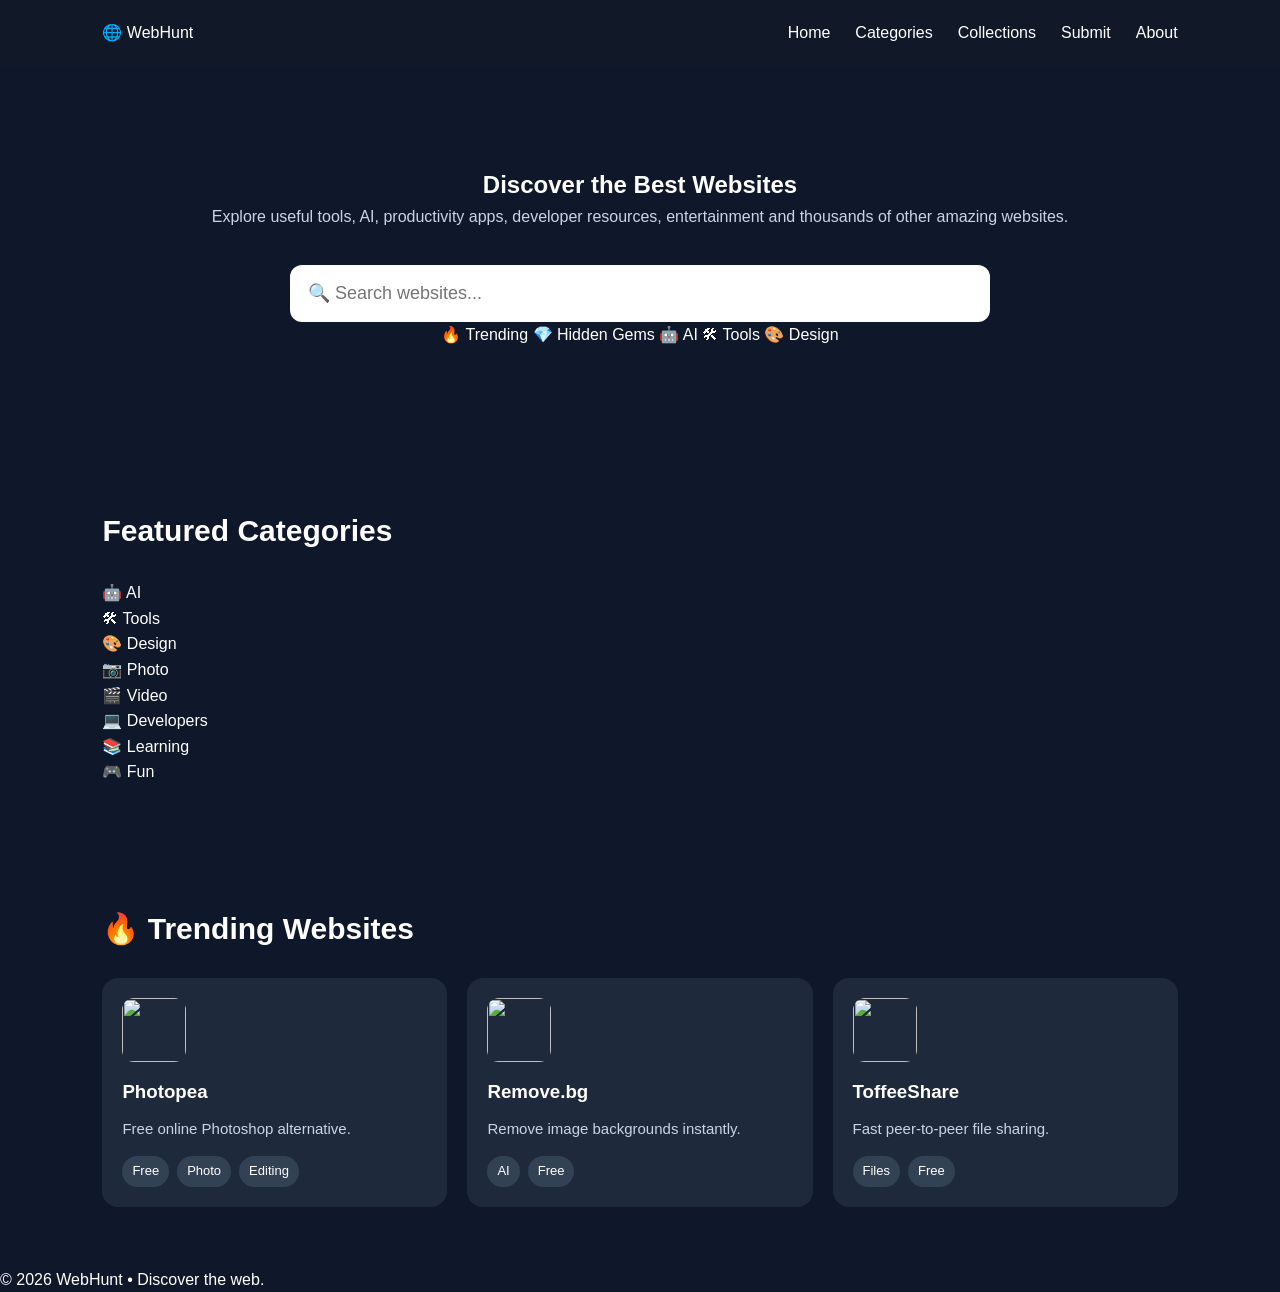
==== index.html @ e1ca49f0 "Revise index.html for better layout and content Refactor HTML structure and improve content layout." ====
<!DOCTYPE html>
<html lang="en">
<head>
    <meta charset="UTF-8">
    <meta name="viewport" content="width=device-width, initial-scale=1.0">
    <title>WebHunt - Discover the Best Websites</title>

    <link rel="stylesheet" href="css/style.css">
</head>
<body>

<header>

    <div class="logo">
        🌐 <span>WebHunt</span>
    </div>

    <nav>
        <a href="#">Home</a>
        <a href="#">Categories</a>
        <a href="#">Collections</a>
        <a href="#">Submit</a>
        <a href="#">About</a>
    </nav>

</header>

<main>

    <section class="hero">

        <h1>Discover the Best Websites</h1>

        <p>
            Explore useful tools, AI, productivity apps,
            developer resources, entertainment and thousands
            of other amazing websites.
        </p>

        <input
            type="search"
            placeholder="🔍 Search websites..."
        >

        <div class="chips">

            <span>🔥 Trending</span>
            <span>💎 Hidden Gems</span>
            <span>🤖 AI</span>
            <span>🛠 Tools</span>
            <span>🎨 Design</span>

        </div>

    </section>

    <section>

        <h2>Featured Categories</h2>

        <div class="categories">

            <div class="category-card">🤖 AI</div>
            <div class="category-card">🛠 Tools</div>
            <div class="category-card">🎨 Design</div>
            <div class="category-card">📷 Photo</div>
            <div class="category-card">🎬 Video</div>
            <div class="category-card">💻 Developers</div>
            <div class="category-card">📚 Learning</div>
            <div class="category-card">🎮 Fun</div>

        </div>

    </section>

    <section>

        <h2>🔥 Trending Websites</h2>

        <div class="card-grid">

            <div class="card">

                <img src="https://placehold.co/80" alt="">

                <h3>Photopea</h3>

                <p>Free online Photoshop alternative.</p>

                <div class="tags">
                    <span class="tag">Free</span>
                    <span class="tag">Photo</span>
                    <span class="tag">Editing</span>
                </div>

            </div>

            <div class="card">

                <img src="https://placehold.co/80" alt="">

                <h3>Remove.bg</h3>

                <p>Remove image backgrounds instantly.</p>

                <div class="tags">
                    <span class="tag">AI</span>
                    <span class="tag">Free</span>
                </div>

            </div>

            <div class="card">

                <img src="https://placehold.co/80" alt="">

                <h3>ToffeeShare</h3>

                <p>Fast peer-to-peer file sharing.</p>

                <div class="tags">
                    <span class="tag">Files</span>
                    <span class="tag">Free</span>
                </div>

            </div>

        </div>

    </section>

</main>

<footer>

    <p>© 2026 WebHunt • Discover the web.</p>

</footer>

</body>
</html>
---- css/style.css ----
*{
    margin:0;
    padding:0;
    box-sizing:border-box;
}

body{
    font-family:Arial,Helvetica,sans-serif;
    background:#0f172a;
    color:white;
    line-height:1.6;
}

a{
    color:inherit;
    text-decoration:none;
}

header{
    display:flex;
    justify-content:space-between;
    align-items:center;
    padding:20px 8%;
    background:#111827;
    position:sticky;
    top:0;
    z-index:100;
}

header h1{
    color:#38bdf8;
    font-size:30px;
}

nav{
    display:flex;
    gap:25px;
}

nav a{
    transition:.2s;
}

nav a:hover{
    color:#38bdf8;
}

.hero{
    text-align:center;
    padding:100px 20px;
}

.hero h2{
    font-size:48px;
    margin-bottom:15px;
}

.hero p{
    color:#cbd5e1;
    margin-bottom:35px;
}

.hero input{
    width:min(700px,90%);
    padding:18px;
    border:none;
    border-radius:12px;
    font-size:18px;
    outline:none;
}

section{
    padding:60px 8%;
}

section h2{
    margin-bottom:25px;
    font-size:30px;
}

.card-grid{
    display:grid;
    grid-template-columns:repeat(auto-fit,minmax(260px,1fr));
    gap:20px;
}

.card{
    background:#1e293b;
    border-radius:16px;
    padding:20px;
    transition:.25s;
    cursor:pointer;
}

.card:hover{
    transform:translateY(-6px);
}

.card img{
    width:64px;
    height:64px;
    border-radius:12px;
    margin-bottom:15px;
}

.card h3{
    margin-bottom:10px;
}

.card p{
    color:#cbd5e1;
    font-size:15px;
    margin-bottom:15px;
}

.tags{
    display:flex;
    flex-wrap:wrap;
    gap:8px;
}

.tag{
    background:#334155;
    padding:5px 10px;
    border-radius:999px;
    font-size:13px;
}
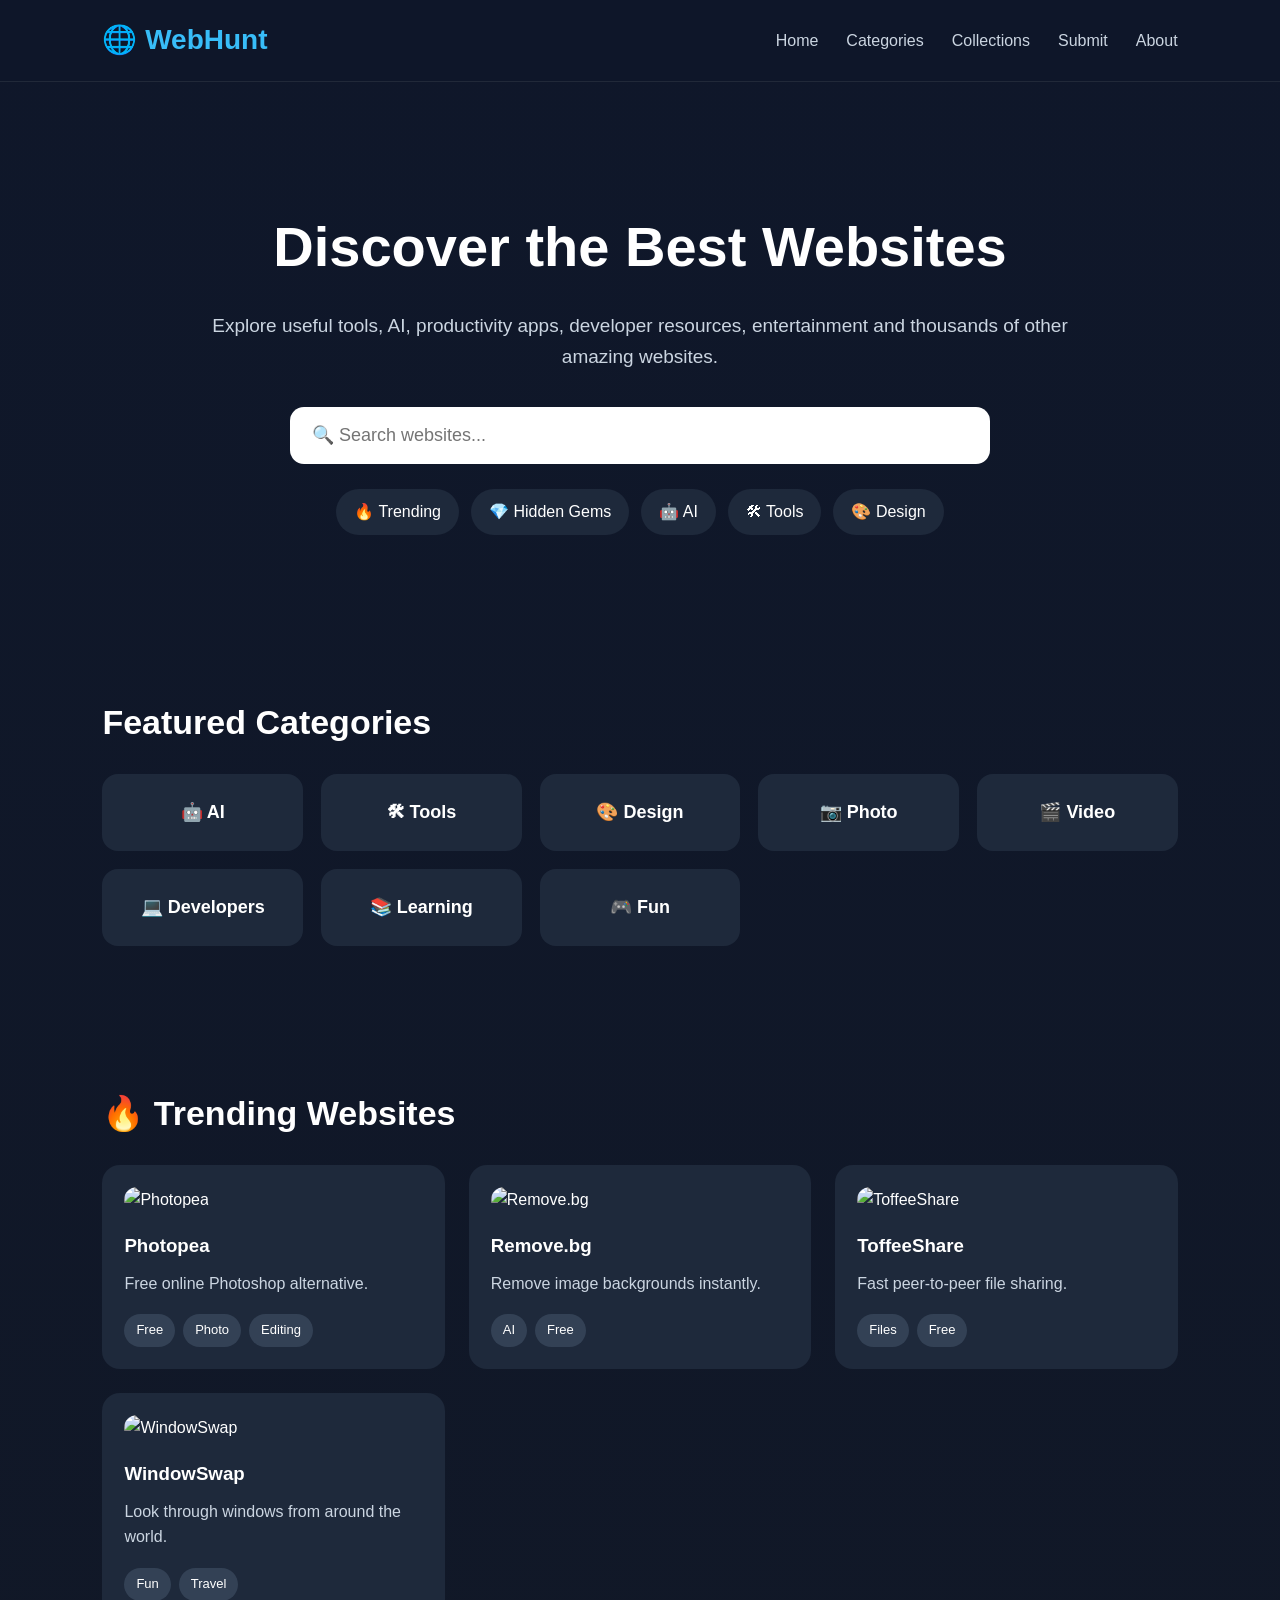
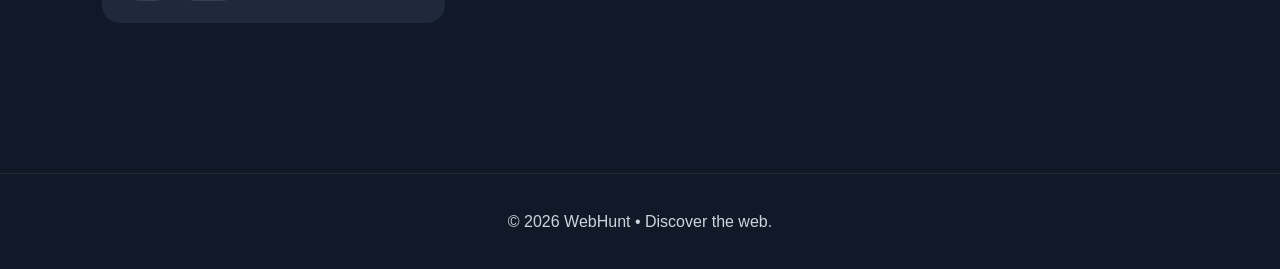
==== commit 332cf2d4: "Update Trending Websites section in index.html Removed several website cards from the Trending Websi" ====
--- a/index.html
+++ b/index.html
@@ -43,13 +43,11 @@
         >
 
         <div class="chips">
-
             <span>🔥 Trending</span>
             <span>💎 Hidden Gems</span>
             <span>🤖 AI</span>
             <span>🛠 Tools</span>
             <span>🎨 Design</span>
-
         </div>
 
     </section>
@@ -59,7 +57,6 @@
         <h2>Featured Categories</h2>
 
         <div class="categories">
-
             <div class="category-card">🤖 AI</div>
             <div class="category-card">🛠 Tools</div>
             <div class="category-card">🎨 Design</div>
@@ -68,7 +65,6 @@
             <div class="category-card">💻 Developers</div>
             <div class="category-card">📚 Learning</div>
             <div class="category-card">🎮 Fun</div>
-
         </div>
 
     </section>
@@ -77,65 +73,18 @@
 
         <h2>🔥 Trending Websites</h2>
 
-        <div class="card-grid">
-
-            <div class="card">
-
-                <img src="https://placehold.co/80" alt="">
-
-                <h3>Photopea</h3>
-
-                <p>Free online Photoshop alternative.</p>
-
-                <div class="tags">
-                    <span class="tag">Free</span>
-                    <span class="tag">Photo</span>
-                    <span class="tag">Editing</span>
-                </div>
-
-            </div>
-
-            <div class="card">
-
-                <img src="https://placehold.co/80" alt="">
-
-                <h3>Remove.bg</h3>
-
-                <p>Remove image backgrounds instantly.</p>
-
-                <div class="tags">
-                    <span class="tag">AI</span>
-                    <span class="tag">Free</span>
-                </div>
-
-            </div>
-
-            <div class="card">
-
-                <img src="https://placehold.co/80" alt="">
-
-                <h3>ToffeeShare</h3>
-
-                <p>Fast peer-to-peer file sharing.</p>
-
-                <div class="tags">
-                    <span class="tag">Files</span>
-                    <span class="tag">Free</span>
-                </div>
-
-            </div>
-
-        </div>
+        <!-- JavaScript will automatically insert website cards here -->
+        <div class="card-grid"></div>
 
     </section>
 
 </main>
 
 <footer>
+    <p>© 2026 WebHunt • Discover the web.</p>
+</footer>
 
-    <p>© 2026 WebHunt • Discover the web.</p>
-
-</footer>
+<script src="js/app.js"></script>
 
 </body>
 </html>
--- a/css/style.css
+++ b/css/style.css
@@ -4,10 +4,23 @@
     box-sizing:border-box;
 }
 
+:root{
+    --bg:#0f172a;
+    --surface:#1e293b;
+    --surface2:#334155;
+    --primary:#38bdf8;
+    --text:#ffffff;
+    --muted:#cbd5e1;
+}
+
+html{
+    scroll-behavior:smooth;
+}
+
 body{
-    font-family:Arial,Helvetica,sans-serif;
-    background:#0f172a;
-    color:white;
+    font-family:Arial, Helvetica, sans-serif;
+    background:linear-gradient(180deg,#0f172a,#111827);
+    color:var(--text);
     line-height:1.6;
 }
 
@@ -17,90 +30,161 @@
 }
 
 header{
+    position:sticky;
+    top:0;
+    z-index:1000;
+
     display:flex;
     justify-content:space-between;
     align-items:center;
-    padding:20px 8%;
-    background:#111827;
-    position:sticky;
-    top:0;
-    z-index:100;
-}
-
-header h1{
-    color:#38bdf8;
-    font-size:30px;
+
+    padding:18px 8%;
+
+    background:rgba(15,23,42,.85);
+    backdrop-filter:blur(14px);
+
+    border-bottom:1px solid rgba(255,255,255,.08);
+}
+
+.logo{
+    font-size:28px;
+    font-weight:bold;
+}
+
+.logo span{
+    color:var(--primary);
 }
 
 nav{
     display:flex;
-    gap:25px;
+    gap:28px;
 }
 
 nav a{
-    transition:.2s;
+    color:var(--muted);
+    transition:.25s;
 }
 
 nav a:hover{
-    color:#38bdf8;
+    color:white;
 }
 
 .hero{
+    max-width:900px;
+    margin:auto;
     text-align:center;
-    padding:100px 20px;
-}
-
-.hero h2{
-    font-size:48px;
-    margin-bottom:15px;
+    padding:120px 20px 90px;
+}
+
+.hero h1{
+    font-size:56px;
+    margin-bottom:20px;
 }
 
 .hero p{
-    color:#cbd5e1;
+    color:var(--muted);
+    font-size:19px;
     margin-bottom:35px;
 }
 
 .hero input{
-    width:min(700px,90%);
-    padding:18px;
+    width:min(700px,95%);
+    padding:18px 22px;
+
     border:none;
-    border-radius:12px;
+    outline:none;
+
+    border-radius:14px;
+
     font-size:18px;
-    outline:none;
+
+    background:white;
+}
+
+.chips{
+    margin-top:25px;
+
+    display:flex;
+    justify-content:center;
+    flex-wrap:wrap;
+    gap:12px;
+}
+
+.chips span{
+    background:var(--surface);
+    padding:10px 18px;
+    border-radius:999px;
+    cursor:pointer;
+    transition:.25s;
+}
+
+.chips span:hover{
+    background:var(--primary);
 }
 
 section{
-    padding:60px 8%;
+    padding:70px 8%;
 }
 
 section h2{
     margin-bottom:25px;
-    font-size:30px;
+    font-size:34px;
+}
+
+.categories{
+    display:grid;
+    grid-template-columns:repeat(auto-fit,minmax(170px,1fr));
+    gap:18px;
+}
+
+.category-card{
+    background:var(--surface);
+    padding:24px;
+
+    text-align:center;
+
+    border-radius:16px;
+
+    cursor:pointer;
+
+    transition:.25s;
+
+    font-size:18px;
+    font-weight:bold;
+}
+
+.category-card:hover{
+    transform:translateY(-5px);
+    background:var(--primary);
 }
 
 .card-grid{
     display:grid;
-    grid-template-columns:repeat(auto-fit,minmax(260px,1fr));
-    gap:20px;
+    grid-template-columns:repeat(auto-fit,minmax(280px,1fr));
+    gap:24px;
 }
 
 .card{
-    background:#1e293b;
+    background:var(--surface);
+
+    padding:22px;
+
+    border-radius:18px;
+
+    transition:.25s;
+
+    cursor:pointer;
+}
+
+.card:hover{
+    transform:translateY(-8px);
+}
+
+.card img{
+    width:72px;
+    height:72px;
     border-radius:16px;
-    padding:20px;
-    transition:.25s;
-    cursor:pointer;
-}
-
-.card:hover{
-    transform:translateY(-6px);
-}
-
-.card img{
-    width:64px;
-    height:64px;
-    border-radius:12px;
-    margin-bottom:15px;
+    margin-bottom:18px;
 }
 
 .card h3{
@@ -108,9 +192,8 @@
 }
 
 .card p{
-    color:#cbd5e1;
-    font-size:15px;
-    margin-bottom:15px;
+    color:var(--muted);
+    margin-bottom:18px;
 }
 
 .tags{
@@ -120,8 +203,41 @@
 }
 
 .tag{
-    background:#334155;
-    padding:5px 10px;
+    background:var(--surface2);
+    padding:6px 12px;
     border-radius:999px;
     font-size:13px;
 }
+
+footer{
+    margin-top:80px;
+    padding:35px;
+
+    text-align:center;
+
+    color:var(--muted);
+
+    border-top:1px solid rgba(255,255,255,.08);
+}
+
+@media(max-width:800px){
+
+    header{
+        flex-direction:column;
+        gap:20px;
+    }
+
+    nav{
+        flex-wrap:wrap;
+        justify-content:center;
+    }
+
+    .hero h1{
+        font-size:40px;
+    }
+
+    .hero p{
+        font-size:17px;
+    }
+
+}
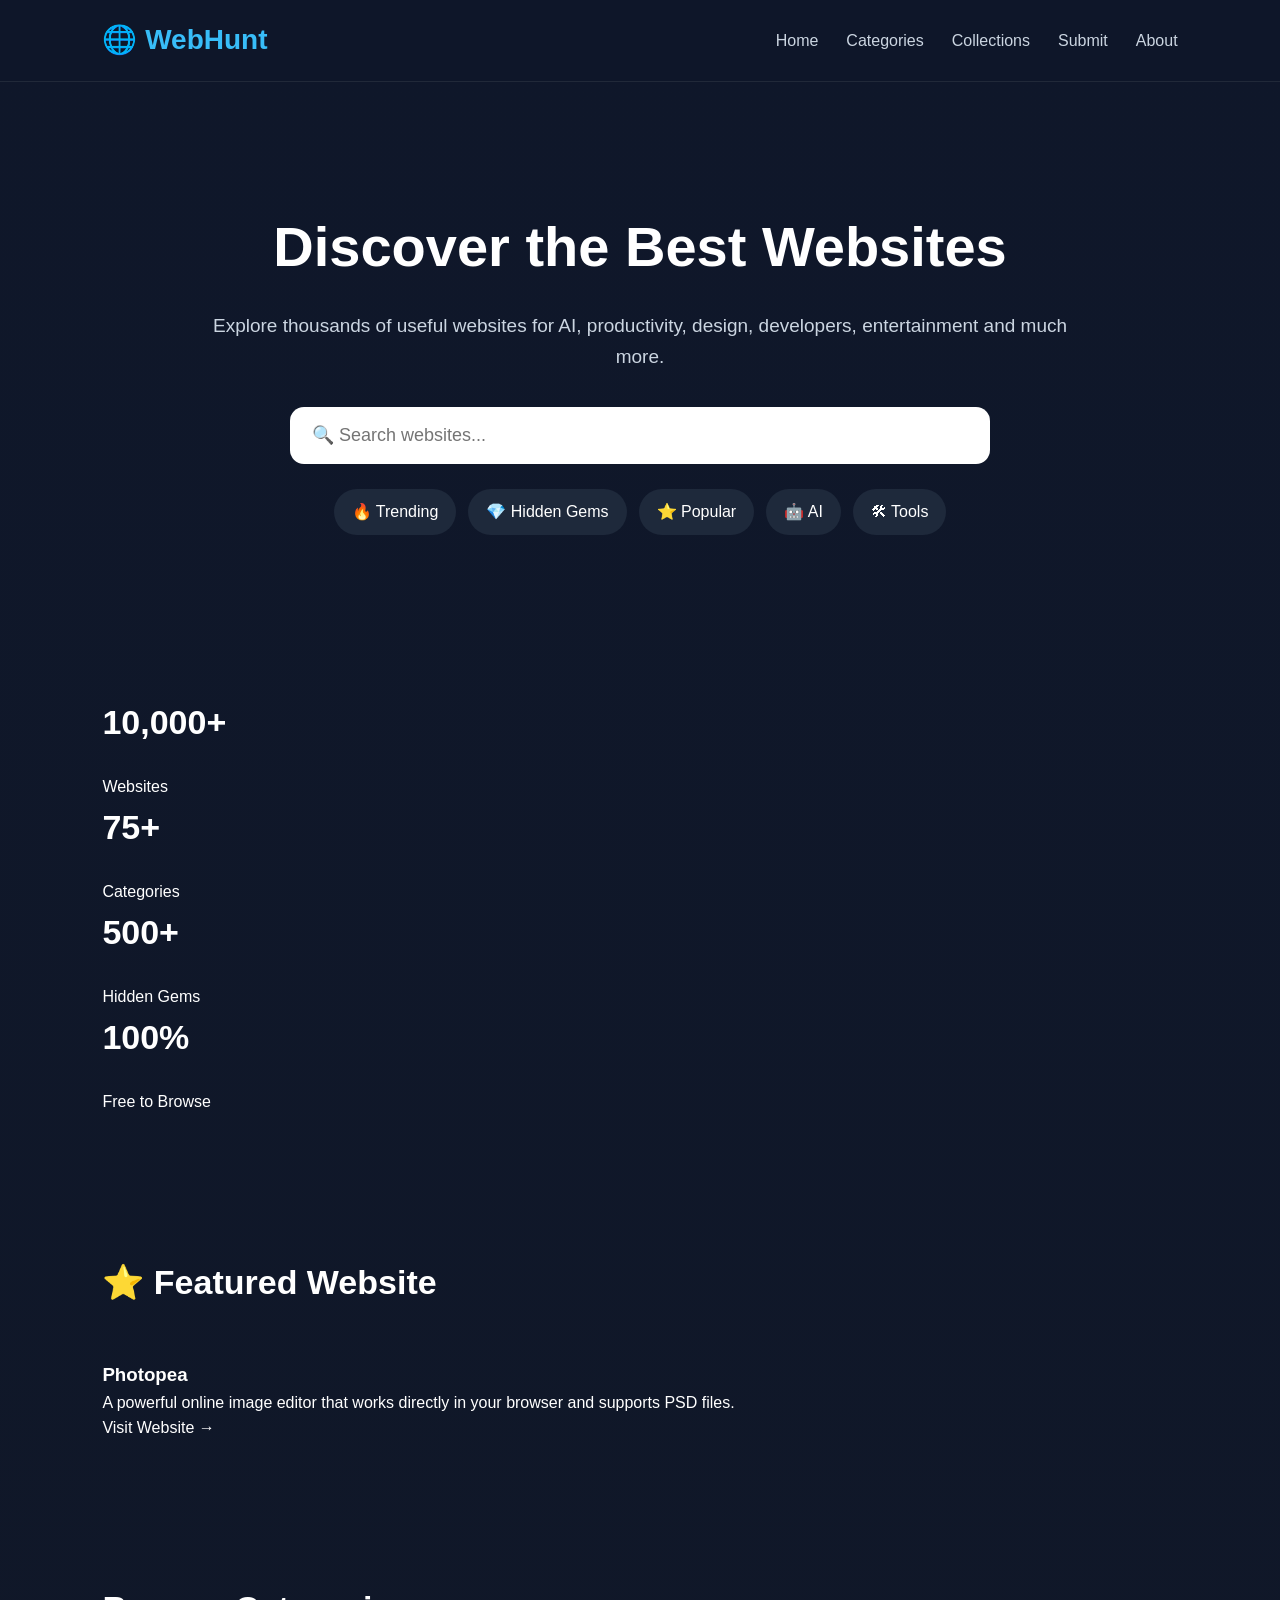
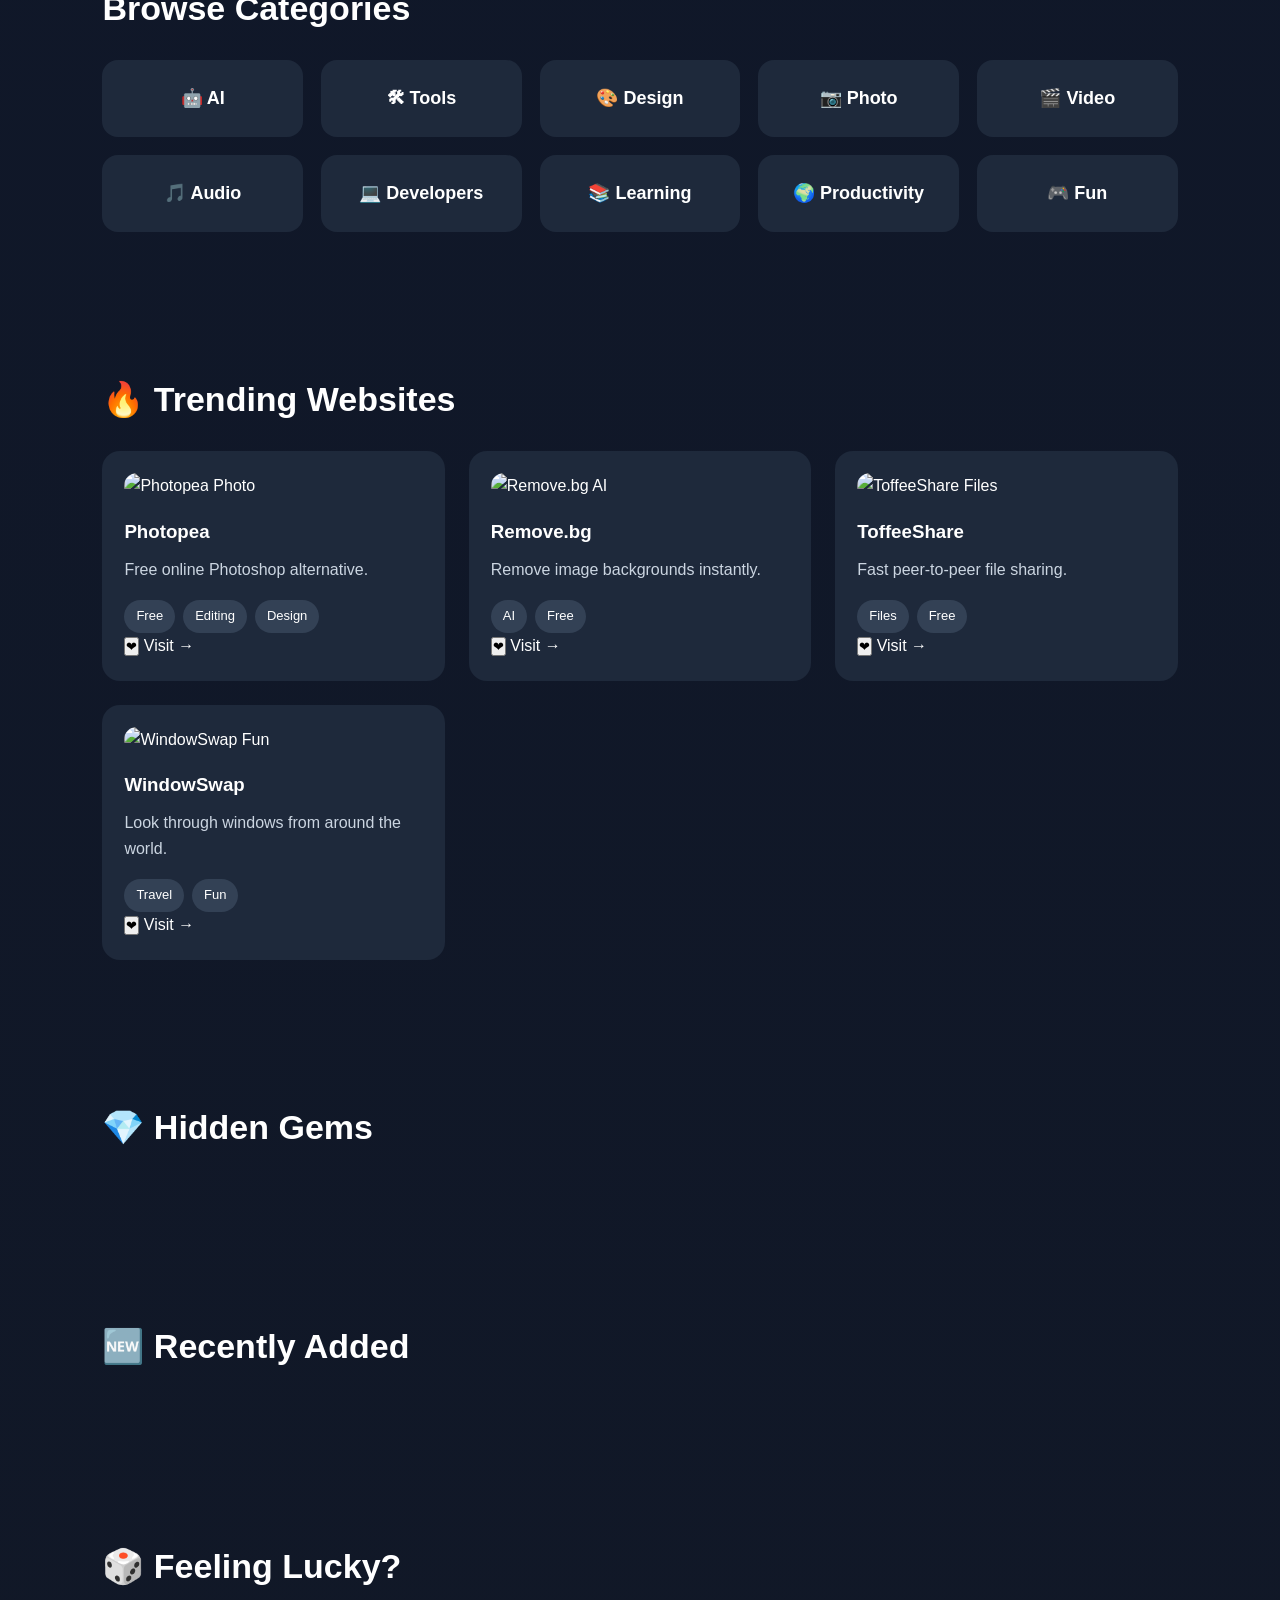
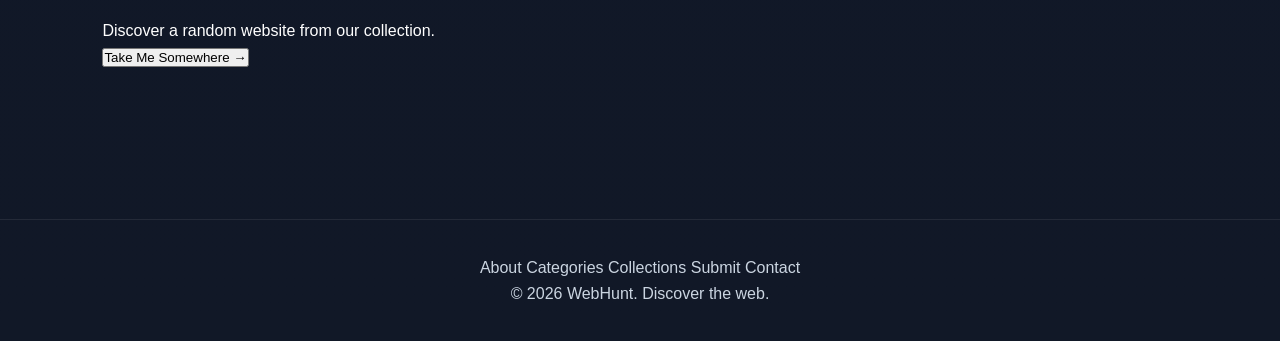
==== commit 5ac69ffc: "Revise index.html for content and layout improvements Updated the content and structure of the index" ====
--- a/index.html
+++ b/index.html
@@ -32,9 +32,9 @@
         <h1>Discover the Best Websites</h1>
 
         <p>
-            Explore useful tools, AI, productivity apps,
-            developer resources, entertainment and thousands
-            of other amazing websites.
+            Explore thousands of useful websites for AI,
+            productivity, design, developers, entertainment
+            and much more.
         </p>
 
         <input
@@ -45,26 +45,79 @@
         <div class="chips">
             <span>🔥 Trending</span>
             <span>💎 Hidden Gems</span>
+            <span>⭐ Popular</span>
             <span>🤖 AI</span>
             <span>🛠 Tools</span>
-            <span>🎨 Design</span>
+        </div>
+
+    </section>
+
+    <section class="stats">
+
+        <div class="stat">
+            <h2>10,000+</h2>
+            <p>Websites</p>
+        </div>
+
+        <div class="stat">
+            <h2>75+</h2>
+            <p>Categories</p>
+        </div>
+
+        <div class="stat">
+            <h2>500+</h2>
+            <p>Hidden Gems</p>
+        </div>
+
+        <div class="stat">
+            <h2>100%</h2>
+            <p>Free to Browse</p>
         </div>
 
     </section>
 
     <section>
 
-        <h2>Featured Categories</h2>
+        <h2>⭐ Featured Website</h2>
+
+        <div class="featured-card">
+
+            <img src="https://placehold.co/90" alt="">
+
+            <div>
+
+                <h3>Photopea</h3>
+
+                <p>
+                    A powerful online image editor that works
+                    directly in your browser and supports PSD files.
+                </p>
+
+                <a href="#">Visit Website →</a>
+
+            </div>
+
+        </div>
+
+    </section>
+
+    <section>
+
+        <h2>Browse Categories</h2>
 
         <div class="categories">
+
             <div class="category-card">🤖 AI</div>
             <div class="category-card">🛠 Tools</div>
             <div class="category-card">🎨 Design</div>
             <div class="category-card">📷 Photo</div>
             <div class="category-card">🎬 Video</div>
+            <div class="category-card">🎵 Audio</div>
             <div class="category-card">💻 Developers</div>
             <div class="category-card">📚 Learning</div>
+            <div class="category-card">🌍 Productivity</div>
             <div class="category-card">🎮 Fun</div>
+
         </div>
 
     </section>
@@ -73,15 +126,56 @@
 
         <h2>🔥 Trending Websites</h2>
 
-        <!-- JavaScript will automatically insert website cards here -->
         <div class="card-grid"></div>
+
+    </section>
+
+    <section>
+
+        <h2>💎 Hidden Gems</h2>
+
+        <div class="card-grid"></div>
+
+    </section>
+
+    <section>
+
+        <h2>🆕 Recently Added</h2>
+
+        <div class="card-grid"></div>
+
+    </section>
+
+    <section class="random">
+
+        <h2>🎲 Feeling Lucky?</h2>
+
+        <p>
+            Discover a random website from our collection.
+        </p>
+
+        <button id="randomBtn">
+            Take Me Somewhere →
+        </button>
 
     </section>
 
 </main>
 
 <footer>
-    <p>© 2026 WebHunt • Discover the web.</p>
+
+    <div class="footer-links">
+
+        <a href="#">About</a>
+        <a href="#">Categories</a>
+        <a href="#">Collections</a>
+        <a href="#">Submit</a>
+        <a href="#">Contact</a>
+
+    </div>
+
+    <p>© 2026 WebHunt. Discover the web.</p>
+
 </footer>
 
 <script src="js/app.js"></script>
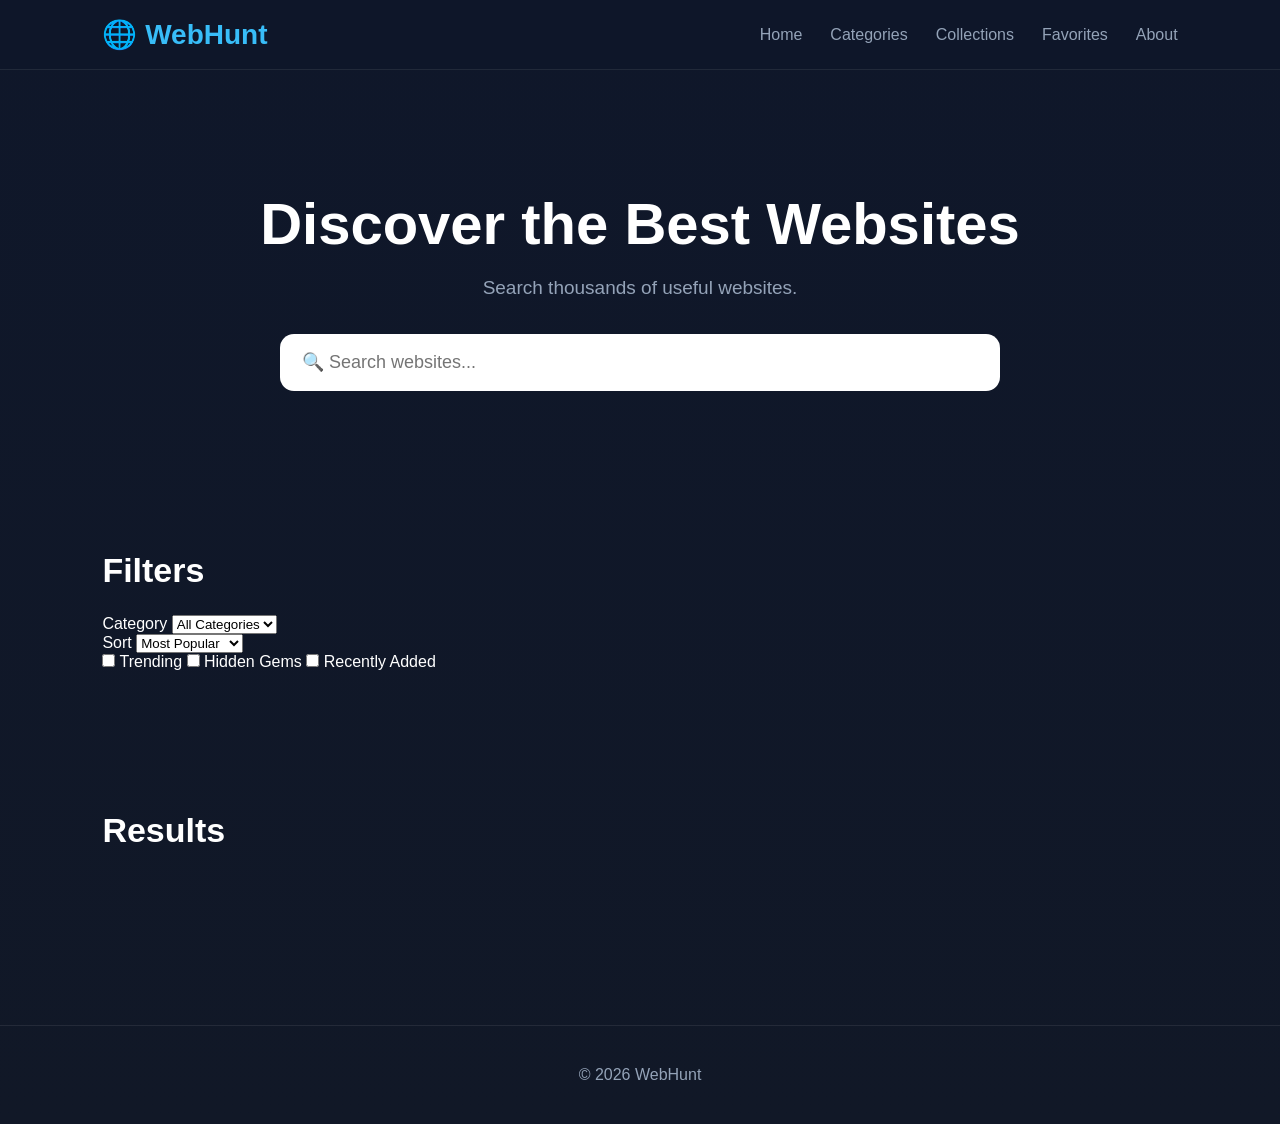
==== commit 17b0dd17: "Refactor index.html for improved layout and navigation Updated the title and navigation items, simpl" ====
--- a/index.html
+++ b/index.html
@@ -3,7 +3,7 @@
 <head>
     <meta charset="UTF-8">
     <meta name="viewport" content="width=device-width, initial-scale=1.0">
-    <title>WebHunt - Discover the Best Websites</title>
+    <title>WebHunt</title>
 
     <link rel="stylesheet" href="css/style.css">
 </head>
@@ -19,7 +19,7 @@
         <a href="#">Home</a>
         <a href="#">Categories</a>
         <a href="#">Collections</a>
-        <a href="#">Submit</a>
+        <a href="#">Favorites</a>
         <a href="#">About</a>
     </nav>
 
@@ -27,154 +27,134 @@
 
 <main>
 
-    <section class="hero">
+<section class="hero">
 
-        <h1>Discover the Best Websites</h1>
+<h1>Discover the Best Websites</h1>
 
-        <p>
-            Explore thousands of useful websites for AI,
-            productivity, design, developers, entertainment
-            and much more.
-        </p>
+<p>
+Search thousands of useful websites.
+</p>
 
-        <input
-            type="search"
-            placeholder="🔍 Search websites..."
-        >
+<input
+id="searchInput"
+type="search"
+placeholder="🔍 Search websites...">
 
-        <div class="chips">
-            <span>🔥 Trending</span>
-            <span>💎 Hidden Gems</span>
-            <span>⭐ Popular</span>
-            <span>🤖 AI</span>
-            <span>🛠 Tools</span>
-        </div>
+</section>
 
-    </section>
+<section class="filters">
 
-    <section class="stats">
+<h2>Filters</h2>
 
-        <div class="stat">
-            <h2>10,000+</h2>
-            <p>Websites</p>
-        </div>
+<div class="filter-grid">
 
-        <div class="stat">
-            <h2>75+</h2>
-            <p>Categories</p>
-        </div>
+<div>
 
-        <div class="stat">
-            <h2>500+</h2>
-            <p>Hidden Gems</p>
-        </div>
+<label>Category</label>
 
-        <div class="stat">
-            <h2>100%</h2>
-            <p>Free to Browse</p>
-        </div>
+<select id="categoryFilter">
 
-    </section>
+<option value="all">
+All Categories
+</option>
 
-    <section>
+<option>AI</option>
 
-        <h2>⭐ Featured Website</h2>
+<option>Photo</option>
 
-        <div class="featured-card">
+<option>Files</option>
 
-            <img src="https://placehold.co/90" alt="">
+<option>Fun</option>
 
-            <div>
+</select>
 
-                <h3>Photopea</h3>
+</div>
 
-                <p>
-                    A powerful online image editor that works
-                    directly in your browser and supports PSD files.
-                </p>
+<div>
 
-                <a href="#">Visit Website →</a>
+<label>Sort</label>
 
-            </div>
+<select id="sortFilter">
 
-        </div>
+<option value="popular">
+Most Popular
+</option>
 
-    </section>
+<option value="rating">
+Highest Rated
+</option>
 
-    <section>
+<option value="az">
+A-Z
+</option>
 
-        <h2>Browse Categories</h2>
+<option value="random">
+Random
+</option>
 
-        <div class="categories">
+</select>
 
-            <div class="category-card">🤖 AI</div>
-            <div class="category-card">🛠 Tools</div>
-            <div class="category-card">🎨 Design</div>
-            <div class="category-card">📷 Photo</div>
-            <div class="category-card">🎬 Video</div>
-            <div class="category-card">🎵 Audio</div>
-            <div class="category-card">💻 Developers</div>
-            <div class="category-card">📚 Learning</div>
-            <div class="category-card">🌍 Productivity</div>
-            <div class="category-card">🎮 Fun</div>
+</div>
 
-        </div>
+</div>
 
-    </section>
+<div class="checkboxes">
 
-    <section>
+<label>
 
-        <h2>🔥 Trending Websites</h2>
+<input
+type="checkbox"
+id="trendingFilter">
 
-        <div class="card-grid"></div>
+Trending
 
-    </section>
+</label>
 
-    <section>
+<label>
 
-        <h2>💎 Hidden Gems</h2>
+<input
+type="checkbox"
+id="hiddenFilter">
 
-        <div class="card-grid"></div>
+Hidden Gems
 
-    </section>
+</label>
 
-    <section>
+<label>
 
-        <h2>🆕 Recently Added</h2>
+<input
+type="checkbox"
+id="recentFilter">
 
-        <div class="card-grid"></div>
+Recently Added
 
-    </section>
+</label>
 
-    <section class="random">
+</div>
 
-        <h2>🎲 Feeling Lucky?</h2>
+</section>
 
-        <p>
-            Discover a random website from our collection.
-        </p>
+<section>
 
-        <button id="randomBtn">
-            Take Me Somewhere →
-        </button>
+<h2 id="resultTitle">
+Results
+</h2>
 
-    </section>
+<div class="card-grid">
+
+</div>
+
+</section>
 
 </main>
 
 <footer>
 
-    <div class="footer-links">
+<p>
 
-        <a href="#">About</a>
-        <a href="#">Categories</a>
-        <a href="#">Collections</a>
-        <a href="#">Submit</a>
-        <a href="#">Contact</a>
+© 2026 WebHunt
 
-    </div>
-
-    <p>© 2026 WebHunt. Discover the web.</p>
+</p>
 
 </footer>
 
--- a/css/style.css
+++ b/css/style.css
@@ -6,11 +6,13 @@
 
 :root{
     --bg:#0f172a;
-    --surface:#1e293b;
-    --surface2:#334155;
+    --bg2:#111827;
+    --card:#1e293b;
+    --card2:#334155;
     --primary:#38bdf8;
     --text:#ffffff;
-    --muted:#cbd5e1;
+    --muted:#94a3b8;
+    --border:rgba(255,255,255,.08);
 }
 
 html{
@@ -18,15 +20,14 @@
 }
 
 body{
-    font-family:Arial, Helvetica, sans-serif;
-    background:linear-gradient(180deg,#0f172a,#111827);
+    font-family:Arial,Helvetica,sans-serif;
+    background:linear-gradient(180deg,var(--bg),var(--bg2));
     color:var(--text);
-    line-height:1.6;
 }
 
 a{
+    text-decoration:none;
     color:inherit;
-    text-decoration:none;
 }
 
 header{
@@ -43,7 +44,7 @@
     background:rgba(15,23,42,.85);
     backdrop-filter:blur(14px);
 
-    border-bottom:1px solid rgba(255,255,255,.08);
+    border-bottom:1px solid var(--border);
 }
 
 .logo{
@@ -77,7 +78,7 @@
 }
 
 .hero h1{
-    font-size:56px;
+    font-size:58px;
     margin-bottom:20px;
 }
 
@@ -88,7 +89,7 @@
 }
 
 .hero input{
-    width:min(700px,95%);
+    width:min(720px,95%);
     padding:18px 22px;
 
     border:none;
@@ -97,21 +98,19 @@
     border-radius:14px;
 
     font-size:18px;
-
-    background:white;
 }
 
 .chips{
-    margin-top:25px;
+    margin-top:28px;
 
     display:flex;
     justify-content:center;
+    gap:12px;
     flex-wrap:wrap;
-    gap:12px;
 }
 
 .chips span{
-    background:var(--surface);
+    background:var(--card);
     padding:10px 18px;
     border-radius:999px;
     cursor:pointer;
@@ -120,6 +119,7 @@
 
 .chips span:hover{
     background:var(--primary);
+    color:#000;
 }
 
 section{
@@ -131,31 +131,90 @@
     font-size:34px;
 }
 
+.stats{
+    display:grid;
+    grid-template-columns:repeat(auto-fit,minmax(180px,1fr));
+    gap:20px;
+}
+
+.stat{
+    background:var(--card);
+    padding:30px;
+    text-align:center;
+    border-radius:18px;
+    border:1px solid var(--border);
+}
+
+.stat h2{
+    color:var(--primary);
+    margin-bottom:10px;
+    font-size:36px;
+}
+
+.stat p{
+    color:var(--muted);
+}
+
+.featured-card{
+    display:flex;
+    align-items:center;
+    gap:25px;
+
+    background:var(--card);
+
+    padding:30px;
+
+    border-radius:20px;
+
+    border:1px solid var(--border);
+}
+
+.featured-card img{
+    width:90px;
+    height:90px;
+    border-radius:18px;
+}
+
+.featured-card p{
+    color:var(--muted);
+    margin:12px 0 20px;
+}
+
+.featured-card a{
+    display:inline-block;
+    background:var(--primary);
+    color:#000;
+    padding:12px 22px;
+    border-radius:10px;
+    font-weight:bold;
+}
+
 .categories{
     display:grid;
-    grid-template-columns:repeat(auto-fit,minmax(170px,1fr));
+    grid-template-columns:repeat(auto-fit,minmax(180px,1fr));
     gap:18px;
 }
 
 .category-card{
-    background:var(--surface);
+    background:var(--card);
+
     padding:24px;
 
     text-align:center;
 
     border-radius:16px;
 
-    cursor:pointer;
+    font-weight:bold;
+
+    border:1px solid var(--border);
 
     transition:.25s;
-
-    font-size:18px;
-    font-weight:bold;
 }
 
 .category-card:hover{
     transform:translateY(-5px);
     background:var(--primary);
+    color:#000;
 }
 
 .card-grid{
@@ -165,15 +224,15 @@
 }
 
 .card{
-    background:var(--surface);
+    background:var(--card);
+
+    border-radius:18px;
 
     padding:22px;
 
-    border-radius:18px;
+    border:1px solid var(--border);
 
     transition:.25s;
-
-    cursor:pointer;
 }
 
 .card:hover{
@@ -181,10 +240,24 @@
 }
 
 .card img{
-    width:72px;
-    height:72px;
+    width:70px;
+    height:70px;
     border-radius:16px;
-    margin-bottom:18px;
+    margin-bottom:16px;
+}
+
+.category{
+    display:inline-block;
+
+    background:#2563eb;
+
+    padding:6px 12px;
+
+    border-radius:999px;
+
+    font-size:12px;
+
+    margin-bottom:12px;
 }
 
 .card h3{
@@ -198,26 +271,112 @@
 
 .tags{
     display:flex;
+    gap:8px;
     flex-wrap:wrap;
-    gap:8px;
 }
 
 .tag{
-    background:var(--surface2);
+    background:var(--card2);
     padding:6px 12px;
     border-radius:999px;
-    font-size:13px;
+    font-size:12px;
+}
+
+.card-buttons{
+    display:flex;
+    justify-content:space-between;
+    align-items:center;
+    margin-top:22px;
+}
+
+.favorite{
+    width:42px;
+    height:42px;
+
+    border:none;
+
+    border-radius:50%;
+
+    background:#ef4444;
+
+    color:white;
+
+    cursor:pointer;
+
+    font-size:18px;
+}
+
+.visit-btn{
+    background:var(--primary);
+    color:#000;
+
+    padding:11px 18px;
+
+    border-radius:10px;
+
+    font-weight:bold;
+}
+
+.random{
+    text-align:center;
+}
+
+.random p{
+    color:var(--muted);
+    margin-bottom:25px;
+}
+
+#randomBtn{
+    background:var(--primary);
+    color:#000;
+
+    border:none;
+
+    padding:15px 30px;
+
+    border-radius:12px;
+
+    font-size:17px;
+
+    font-weight:bold;
+
+    cursor:pointer;
+
+    transition:.25s;
+}
+
+#randomBtn:hover{
+    transform:scale(1.05);
 }
 
 footer{
     margin-top:80px;
-    padding:35px;
+
+    padding:40px 8%;
+
+    border-top:1px solid var(--border);
 
     text-align:center;
-
-    color:var(--muted);
-
-    border-top:1px solid rgba(255,255,255,.08);
+}
+
+.footer-links{
+    display:flex;
+    justify-content:center;
+    gap:25px;
+    flex-wrap:wrap;
+    margin-bottom:18px;
+}
+
+.footer-links a{
+    color:var(--muted);
+}
+
+.footer-links a:hover{
+    color:white;
+}
+
+footer p{
+    color:var(--muted);
 }
 
 @media(max-width:800px){
@@ -233,11 +392,16 @@
     }
 
     .hero h1{
-        font-size:40px;
+        font-size:42px;
     }
 
     .hero p{
         font-size:17px;
     }
 
-}
+    .featured-card{
+        flex-direction:column;
+        text-align:center;
+    }
+
+}
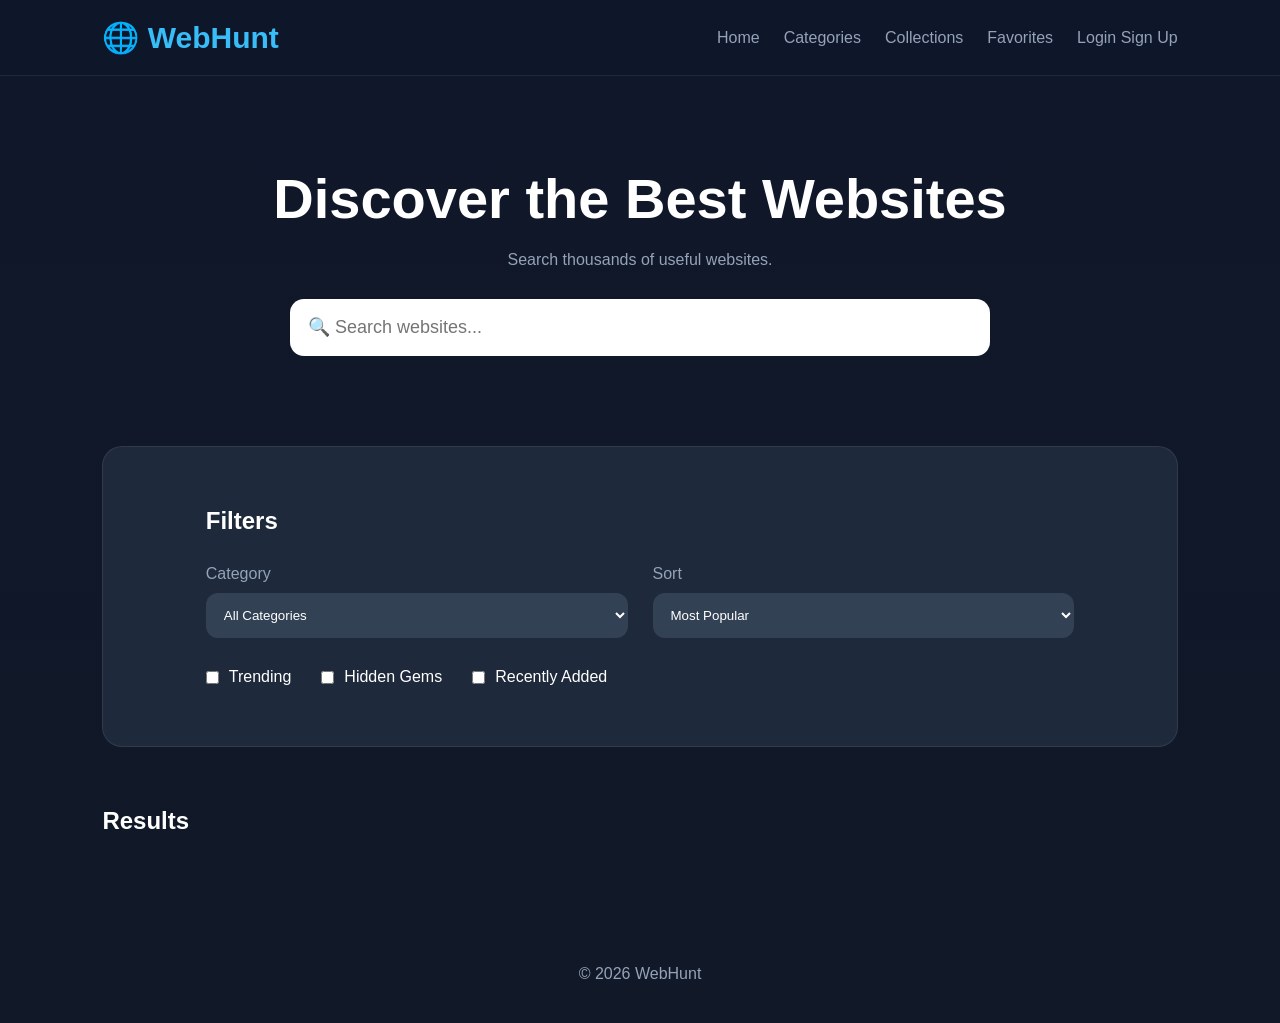
==== commit 10be54a8: "Update navigation links and add auth links" ====
--- a/index.html
+++ b/index.html
@@ -15,12 +15,24 @@
         🌐 <span>WebHunt</span>
     </div>
 
-    <nav>
-        <a href="#">Home</a>
-        <a href="#">Categories</a>
-        <a href="#">Collections</a>
-        <a href="#">Favorites</a>
-        <a href="#">About</a>
+    <nav id="navbar">
+
+    <a href="index.html">Home</a>
+
+    <a href="#">Categories</a>
+
+    <a href="#">Collections</a>
+
+    <a href="favorites.html">Favorites</a>
+
+    <span id="authLinks">
+
+        <a href="login.html">Login</a>
+
+        <a href="signup.html">Sign Up</a>
+
+    </span>
+
     </nav>
 
 </header>
--- a/css/style.css
+++ b/css/style.css
@@ -15,10 +15,6 @@
     --border:rgba(255,255,255,.08);
 }
 
-html{
-    scroll-behavior:smooth;
-}
-
 body{
     font-family:Arial,Helvetica,sans-serif;
     background:linear-gradient(180deg,var(--bg),var(--bg2));
@@ -26,8 +22,8 @@
 }
 
 a{
+    color:inherit;
     text-decoration:none;
-    color:inherit;
 }
 
 header{
@@ -39,16 +35,17 @@
     justify-content:space-between;
     align-items:center;
 
-    padding:18px 8%;
-
-    background:rgba(15,23,42,.85);
-    backdrop-filter:blur(14px);
+    padding:20px 8%;
+
+    background:rgba(15,23,42,.9);
+
+    backdrop-filter:blur(12px);
 
     border-bottom:1px solid var(--border);
 }
 
 .logo{
-    font-size:28px;
+    font-size:30px;
     font-weight:bold;
 }
 
@@ -58,12 +55,12 @@
 
 nav{
     display:flex;
-    gap:28px;
+    gap:24px;
 }
 
 nav a{
     color:var(--muted);
-    transition:.25s;
+    transition:.2s;
 }
 
 nav a:hover{
@@ -71,337 +68,288 @@
 }
 
 .hero{
-    max-width:900px;
+    max-width:850px;
     margin:auto;
     text-align:center;
-    padding:120px 20px 90px;
+    padding:90px 20px;
 }
 
 .hero h1{
-    font-size:58px;
+    font-size:56px;
     margin-bottom:20px;
 }
 
 .hero p{
     color:var(--muted);
-    font-size:19px;
-    margin-bottom:35px;
+    margin-bottom:30px;
 }
 
 .hero input{
-    width:min(720px,95%);
-    padding:18px 22px;
-
+    width:min(700px,95%);
+    padding:18px;
     border:none;
-    outline:none;
-
     border-radius:14px;
-
     font-size:18px;
 }
 
-.chips{
-    margin-top:28px;
-
-    display:flex;
-    justify-content:center;
-    gap:12px;
+section{
+    padding:60px 8%;
+}
+
+.filters{
+
+    background:var(--card);
+
+    border:1px solid var(--border);
+
+    border-radius:20px;
+
+    margin:0 8%;
+
+}
+
+.filter-grid{
+
+    display:grid;
+
+    grid-template-columns:repeat(auto-fit,minmax(220px,1fr));
+
+    gap:25px;
+
+    margin-top:30px;
+
+}
+
+.filter-grid label{
+
+    display:block;
+
+    margin-bottom:10px;
+
+    color:var(--muted);
+
+}
+
+.filter-grid select{
+
+    width:100%;
+
+    padding:14px;
+
+    border:none;
+
+    border-radius:12px;
+
+    background:var(--card2);
+
+    color:white;
+
+}
+
+.checkboxes{
+
+    display:flex;
+
+    gap:30px;
+
     flex-wrap:wrap;
-}
-
-.chips span{
+
+    margin-top:30px;
+
+}
+
+.checkboxes label{
+
+    display:flex;
+
+    gap:10px;
+
+    align-items:center;
+
+    cursor:pointer;
+
+}
+
+.card-grid{
+
+    display:grid;
+
+    grid-template-columns:repeat(auto-fit,minmax(290px,1fr));
+
+    gap:24px;
+
+    margin-top:30px;
+
+}
+
+.card{
+
     background:var(--card);
-    padding:10px 18px;
+
+    border:1px solid var(--border);
+
+    border-radius:18px;
+
+    padding:22px;
+
+    transition:.25s;
+
+}
+
+.card:hover{
+
+    transform:translateY(-8px);
+
+}
+
+.card img{
+
+    width:70px;
+
+    height:70px;
+
+    border-radius:16px;
+
+    margin-bottom:15px;
+
+}
+
+.category{
+
+    display:inline-block;
+
+    padding:6px 12px;
+
+    background:#2563eb;
+
     border-radius:999px;
+
+    font-size:12px;
+
+    margin-bottom:12px;
+
+}
+
+.card h3{
+
+    margin-bottom:10px;
+
+}
+
+.card p{
+
+    color:var(--muted);
+
+    margin-bottom:15px;
+
+}
+
+.tags{
+
+    display:flex;
+
+    gap:8px;
+
+    flex-wrap:wrap;
+
+}
+
+.tag{
+
+    background:var(--card2);
+
+    padding:6px 12px;
+
+    border-radius:999px;
+
+    font-size:12px;
+
+}
+
+.card-buttons{
+
+    display:flex;
+
+    justify-content:space-between;
+
+    align-items:center;
+
+    margin-top:20px;
+
+}
+
+.favorite{
+
+    width:42px;
+
+    height:42px;
+
+    border:none;
+
+    border-radius:50%;
+
+    background:#ef4444;
+
+    color:white;
+
     cursor:pointer;
-    transition:.25s;
-}
-
-.chips span:hover{
+
+}
+
+.visit-btn{
+
     background:var(--primary);
+
     color:#000;
-}
-
-section{
-    padding:70px 8%;
-}
-
-section h2{
-    margin-bottom:25px;
-    font-size:34px;
-}
-
-.stats{
-    display:grid;
-    grid-template-columns:repeat(auto-fit,minmax(180px,1fr));
-    gap:20px;
-}
-
-.stat{
-    background:var(--card);
-    padding:30px;
+
+    padding:11px 18px;
+
+    border-radius:10px;
+
+    font-weight:bold;
+
+}
+
+footer{
+
     text-align:center;
-    border-radius:18px;
-    border:1px solid var(--border);
-}
-
-.stat h2{
-    color:var(--primary);
-    margin-bottom:10px;
-    font-size:36px;
-}
-
-.stat p{
-    color:var(--muted);
-}
-
-.featured-card{
-    display:flex;
-    align-items:center;
-    gap:25px;
-
-    background:var(--card);
-
-    padding:30px;
-
-    border-radius:20px;
-
-    border:1px solid var(--border);
-}
-
-.featured-card img{
-    width:90px;
-    height:90px;
-    border-radius:18px;
-}
-
-.featured-card p{
-    color:var(--muted);
-    margin:12px 0 20px;
-}
-
-.featured-card a{
-    display:inline-block;
-    background:var(--primary);
-    color:#000;
-    padding:12px 22px;
-    border-radius:10px;
-    font-weight:bold;
-}
-
-.categories{
-    display:grid;
-    grid-template-columns:repeat(auto-fit,minmax(180px,1fr));
-    gap:18px;
-}
-
-.category-card{
-    background:var(--card);
-
-    padding:24px;
-
-    text-align:center;
-
-    border-radius:16px;
-
-    font-weight:bold;
-
-    border:1px solid var(--border);
-
-    transition:.25s;
-}
-
-.category-card:hover{
-    transform:translateY(-5px);
-    background:var(--primary);
-    color:#000;
-}
-
-.card-grid{
-    display:grid;
-    grid-template-columns:repeat(auto-fit,minmax(280px,1fr));
-    gap:24px;
-}
-
-.card{
-    background:var(--card);
-
-    border-radius:18px;
-
-    padding:22px;
-
-    border:1px solid var(--border);
-
-    transition:.25s;
-}
-
-.card:hover{
-    transform:translateY(-8px);
-}
-
-.card img{
-    width:70px;
-    height:70px;
-    border-radius:16px;
-    margin-bottom:16px;
-}
-
-.category{
-    display:inline-block;
-
-    background:#2563eb;
-
-    padding:6px 12px;
-
-    border-radius:999px;
-
-    font-size:12px;
-
-    margin-bottom:12px;
-}
-
-.card h3{
-    margin-bottom:10px;
-}
-
-.card p{
-    color:var(--muted);
-    margin-bottom:18px;
-}
-
-.tags{
-    display:flex;
-    gap:8px;
-    flex-wrap:wrap;
-}
-
-.tag{
-    background:var(--card2);
-    padding:6px 12px;
-    border-radius:999px;
-    font-size:12px;
-}
-
-.card-buttons{
-    display:flex;
-    justify-content:space-between;
-    align-items:center;
-    margin-top:22px;
-}
-
-.favorite{
-    width:42px;
-    height:42px;
-
-    border:none;
-
-    border-radius:50%;
-
-    background:#ef4444;
-
-    color:white;
-
-    cursor:pointer;
-
-    font-size:18px;
-}
-
-.visit-btn{
-    background:var(--primary);
-    color:#000;
-
-    padding:11px 18px;
-
-    border-radius:10px;
-
-    font-weight:bold;
-}
-
-.random{
-    text-align:center;
-}
-
-.random p{
-    color:var(--muted);
-    margin-bottom:25px;
-}
-
-#randomBtn{
-    background:var(--primary);
-    color:#000;
-
-    border:none;
-
-    padding:15px 30px;
-
-    border-radius:12px;
-
-    font-size:17px;
-
-    font-weight:bold;
-
-    cursor:pointer;
-
-    transition:.25s;
-}
-
-#randomBtn:hover{
-    transform:scale(1.05);
-}
-
-footer{
-    margin-top:80px;
-
-    padding:40px 8%;
-
-    border-top:1px solid var(--border);
-
-    text-align:center;
-}
-
-.footer-links{
-    display:flex;
-    justify-content:center;
-    gap:25px;
-    flex-wrap:wrap;
-    margin-bottom:18px;
-}
-
-.footer-links a{
-    color:var(--muted);
-}
-
-.footer-links a:hover{
-    color:white;
-}
-
-footer p{
-    color:var(--muted);
+
+    padding:40px;
+
+    color:var(--muted);
+
 }
 
 @media(max-width:800px){
 
-    header{
-        flex-direction:column;
-        gap:20px;
-    }
-
-    nav{
-        flex-wrap:wrap;
-        justify-content:center;
-    }
-
-    .hero h1{
-        font-size:42px;
-    }
-
-    .hero p{
-        font-size:17px;
-    }
-
-    .featured-card{
-        flex-direction:column;
-        text-align:center;
-    }
-
-}
+header{
+
+flex-direction:column;
+
+gap:20px;
+
+}
+
+nav{
+
+flex-wrap:wrap;
+
+justify-content:center;
+
+}
+
+.hero h1{
+
+font-size:42px;
+
+}
+
+.checkboxes{
+
+flex-direction:column;
+
+gap:15px;
+
+}
+
+}
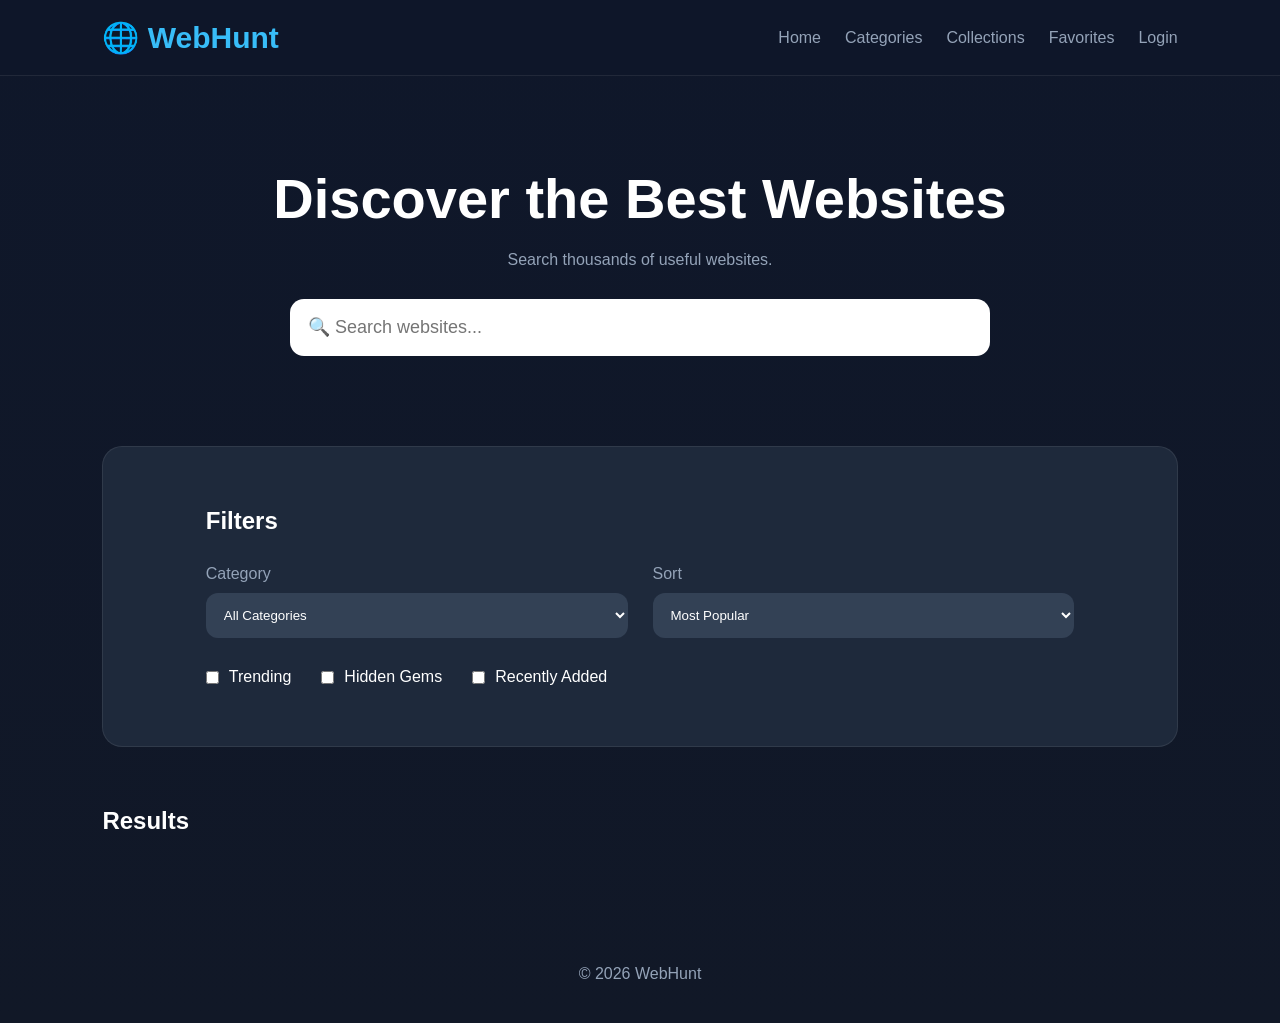
==== commit 6d9478dc: "Update navbar links for authentication Replaced 'Login' and 'Sign Up' links with 'Account' link in t" ====
--- a/index.html
+++ b/index.html
@@ -16,6 +16,7 @@
     </div>
 
     <nav id="navbar">
+<nav id="navbar">
 
     <a href="index.html">Home</a>
 
@@ -26,14 +27,10 @@
     <a href="favorites.html">Favorites</a>
 
     <span id="authLinks">
-
-        <a href="login.html">Login</a>
-
-        <a href="signup.html">Sign Up</a>
-
+        <a href="account.html">Login</a>
     </span>
 
-    </nav>
+</nav>
 
 </header>
 
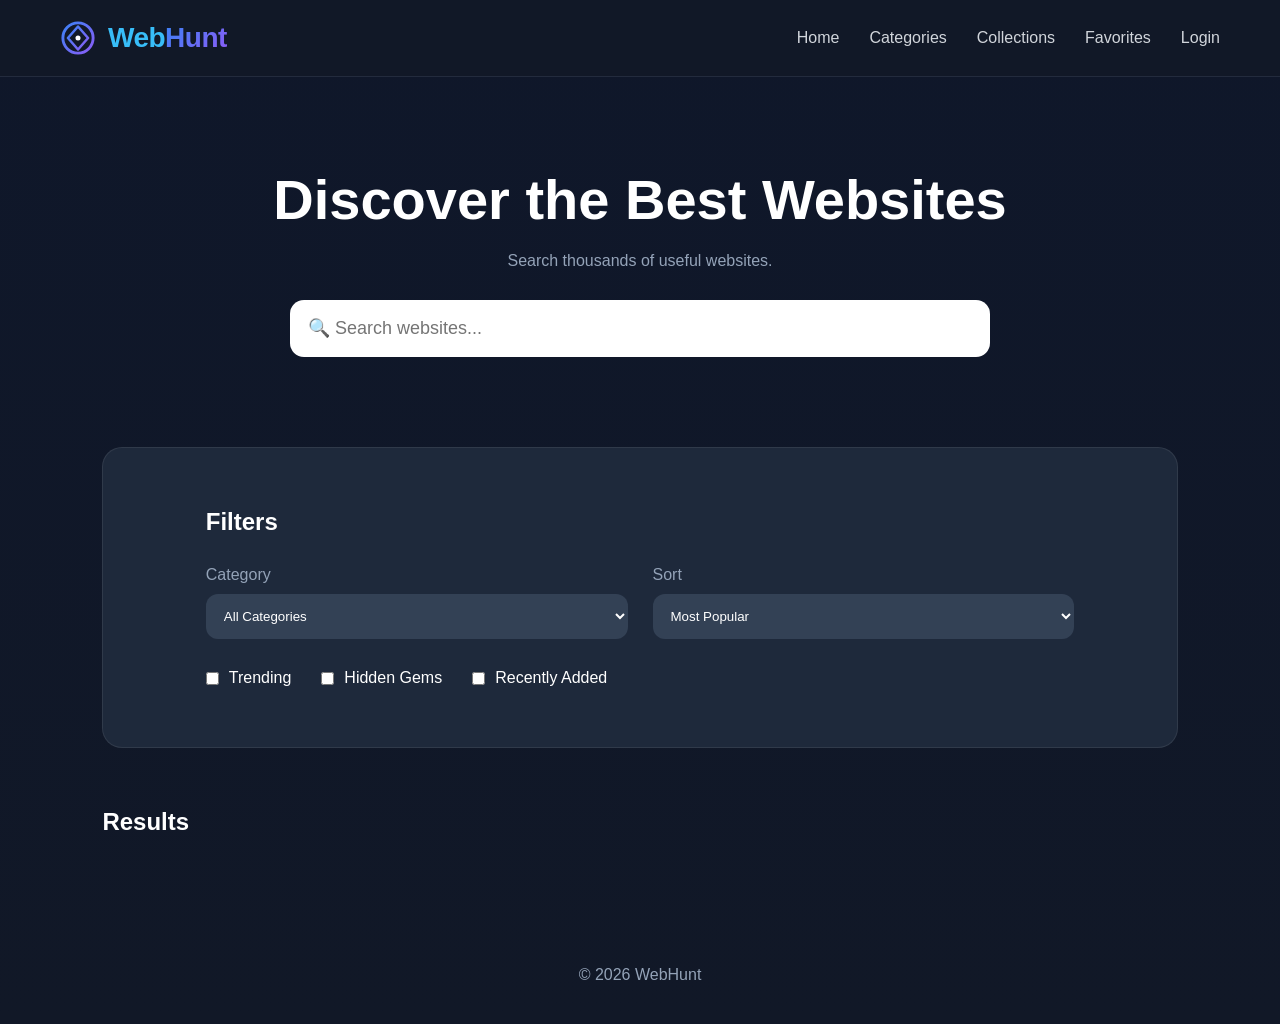
==== commit 6499dabb: "Fix duplicate header tag in index.html" ====
--- a/index.html
+++ b/index.html
@@ -11,24 +11,73 @@
 
 <header>
 
-    <div class="logo">
-        🌐 <span>WebHunt</span>
-    </div>
-
-    <nav id="navbar">
+<a href="index.html" class="logo">
+
+<svg
+class="logo-icon"
+width="36"
+height="36"
+viewBox="0 0 100 100"
+xmlns="http://www.w3.org/2000/svg">
+
+<defs>
+
+<linearGradient id="logoGradient" x1="0%" y1="0%" x2="100%" y2="100%">
+
+<stop offset="0%" stop-color="#3b82f6"/>
+
+<stop offset="100%" stop-color="#8b5cf6"/>
+
+</linearGradient>
+
+</defs>
+
+<circle
+cx="50"
+cy="50"
+r="42"
+fill="none"
+stroke="url(#logoGradient)"
+stroke-width="8"/>
+
+<path
+d="M50 18 L78 50 L50 82 L22 50 Z"
+fill="none"
+stroke="url(#logoGradient)"
+stroke-width="7"
+stroke-linejoin="round"/>
+
+<circle
+cx="50"
+cy="50"
+r="7"
+fill="#ffffff"/>
+
+</svg>
+
+<span class="logo-text">
+
+<span class="logo-web">Web</span><span class="logo-hunt">Hunt</span>
+
+</span>
+
+</a>
+
 <nav id="navbar">
 
-    <a href="index.html">Home</a>
-
-    <a href="#">Categories</a>
-
-    <a href="#">Collections</a>
-
-    <a href="favorites.html">Favorites</a>
-
-    <span id="authLinks">
-        <a href="account.html">Login</a>
-    </span>
+<a href="index.html">Home</a>
+
+<a href="#">Categories</a>
+
+<a href="#">Collections</a>
+
+<a href="favorites.html">Favorites</a>
+
+<span id="authLinks">
+
+<a href="login.html">Login</a>
+
+</span>
 
 </nav>
 
--- a/css/style.css
+++ b/css/style.css
@@ -26,24 +26,40 @@
     text-decoration:none;
 }
 
+/* Header */
+
 header{
+    display:flex;
+    justify-content:space-between;
+    align-items:center;
+
+    padding:20px 60px;
+
+    background:#111827;
+
+    border-bottom:1px solid #232b3d;
+
     position:sticky;
     top:0;
     z-index:1000;
-
-    display:flex;
-    justify-content:space-between;
+}
+
+#navbar{
+    display:flex;
     align-items:center;
-
-    padding:20px 8%;
-
-    background:rgba(15,23,42,.9);
-
-    backdrop-filter:blur(12px);
-
-    border-bottom:1px solid var(--border);
-}
-
+    gap:30px;
+}
+
+#navbar a{
+    color:#d1d5db;
+    text-decoration:none;
+    font-weight:500;
+    transition:.25s;
+}
+
+#navbar a:hover{
+    color:#3b82f6;
+}
 .logo{
     font-size:30px;
     font-weight:bold;
@@ -353,3 +369,77 @@
 }
 
 }
+
+/* =========================
+   Logo
+========================= */
+
+.logo{
+
+display:flex;
+
+align-items:center;
+
+gap:12px;
+
+text-decoration:none;
+
+}
+
+.logo-icon{
+
+transition:.3s;
+
+}
+
+.logo:hover .logo-icon{
+
+transform:rotate(15deg) scale(1.08);
+
+}
+
+.logo-text{
+
+font-size:28px;
+
+font-weight:800;
+
+letter-spacing:-0.5px;
+
+}
+
+.logo-web{
+
+color:#ffffff;
+
+}
+
+.logo-hunt{
+
+background:linear-gradient(135deg,#3b82f6,#8b5cf6);
+
+-webkit-background-clip:text;
+
+-webkit-text-fill-color:transparent;
+
+background-clip:text;
+
+}
+
+@media(max-width:768px){
+
+.logo-text{
+
+font-size:22px;
+
+}
+
+.logo-icon{
+
+width:30px;
+
+height:30px;
+
+}
+
+}
